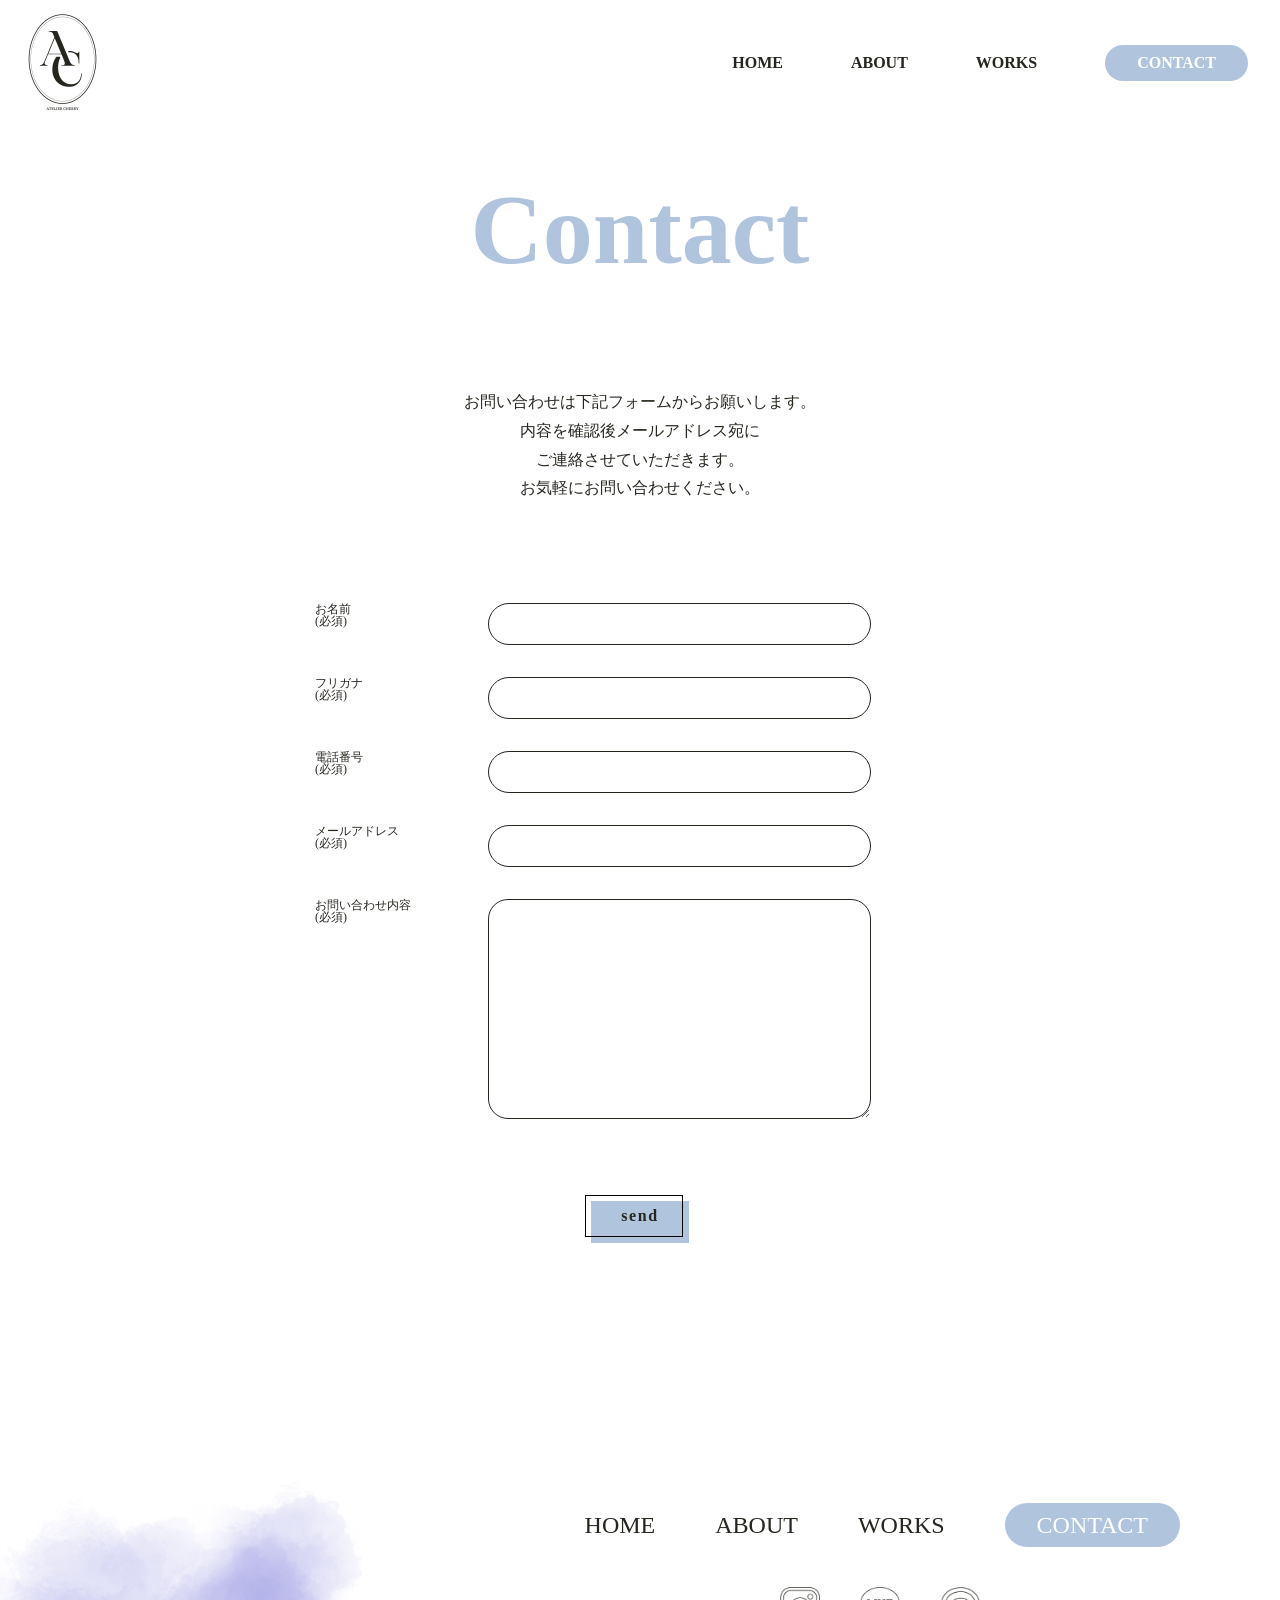
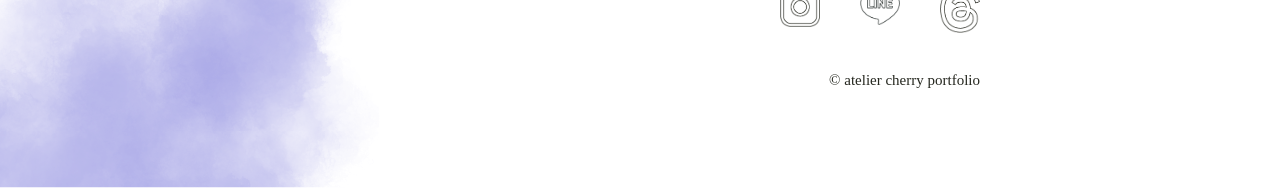
==== contact.html @ acd3f816 "修正しました。" ====
<!DOCTYPE html>
<html lang="ja">

<head>
    <meta charset="UTF-8">
    <meta name="viewport" content="width=device-width, initial-scale=1.0">
    <title>atelier cherry portfolio by Madok</title>
    <script src="https://ajax.googleapis.com/ajax/libs/jquery/3.7.1/jquery.min.js"></script>
    <link rel="stylesheet" href="css/style.css">
    <script src="JS/script.js" defer></script>
</head>

<body>
    <!-- ヘッダー -->
    <header>
        <div class="header">
            <h1><a href="index.html">
                    <img src="image/logo.png" alt="atelier cherry portfolio by Madoka" class="logo"></a>
            </h1>
            <nav class="pc-nav">
                <ul>
                    <li><a href="index.html">HOME</a></li>
                    <li><a href="index.html#ABOUT">ABOUT</a></li>
                    <li><a href="worklist.html">WORKS</a></li>
                    <li><a href="contact.html" class="contact-btn">CONTACT</a></li>
                </ul>
            </nav>

            <!-- スマホ版 -->
            <div class="hamburger"><span></span></div>
            <nav class="sp-nav">
                <a href="index.html">
                    <img src="image/logo2.png" alt="atelier cherry portfolio by Madoka" class="ul_logo">
                </a>
                <div class="ul_logo_wrap">
                    <ul>
                        <li><a href="#top">HOME</a></li>
                        <li><a href="#ABOUT">ABOUT</a></li>
                        <li><a href="worklist.html">WORKS</a></li>
                        <li><a href="contact.html">CONTACT</a></li>
                    </ul>
                    <div class="logo_wrap_hamburger">
                        <div class="instagram_logo_hamburger"><a href="https://www.instagram.com/atelier.cherry58/"><img
                                    src="image/instagram.png" alt="Instagramのアイコン"></a></div>
                        <div class="line_logo_hamburger"><a href="#"><img src="image/line.png" alt="ラインのアイコン"></a>
                        </div>
                        <div class="threads_ligo_hamburgar"><a href="https://www.threads.com/@atelier.cherry58"><img
                                    src="image/threas.png" alt="スレッズのアイコン"></a></div>

                    </div>
                </div>
            </nav>
    </header>

    <section class="contact2 fadein">
        <div class="contact-inner">
            <h2 class="contact-title">Contact</h2>

            <p class="contact-lead2">お問い合わせは下記フォームから<br class="sp-br">お願いします。<br>
                内容を確認後メールアドレス宛に<br>
                ご連絡させていただきます。<br>
                お気軽にお問い合わせください。
            </p>

            <form
                action="https://docs.google.com/forms/d/e/1FAIpQLScV2-upewz986JjZnvGgd88PSm7EV4QCcUxuNt22pCFbXka-A/viewform?usp=dialog"
                method="post" class="contact-form">
                <dl>
                    <div class="form-row">
                        <dt>お名前 <div class="required">(必須)</div>
                        </dt>
                        <dd><input type="text" name="name" required></dd>
                    </div>

                    <div class="form-row">
                        <dt>フリガナ <div class="required">(必須)</div>
                        </dt>
                        <dd><input type="text" name="kana" required></dd>
                    </div>

                    <div class="form-row">
                        <dt>電話番号 <div class="required">(必須)</div>
                        </dt>
                        <dd><input type="telephone_number" name="tel" required></dd>
                    </div>

                    <div class="form-row">
                        <dt>メールアドレス <div class="required">(必須)</div>
                        </dt>
                        <dd><input type="mail" name="mail" required></dd>
                    </div>

                    <div class="form-row">
                        <dt>お問い合わせ内容 <div class="required">(必須)</div>
                        </dt>
                        <dd><textarea name="message" rows="8" required></textarea></dd>
                    </div>
                </dl>

                <div class="form-btn-wrap">
                    <a href="#" class="btn btn-border-shadow btn-border-shadow--color">send</a>
                </div>
            </form>
        </div>
    </section>

    <footer class="footer fade-bg">
        <div class="footer-wrap">
            <nav class="footer-nav">
                <ul>
                    <li><a href="index.html">HOME</a></li>
                    <li><a href="#ABOUT">ABOUT</a></li>
                    <li><a href="worklist.html">WORKS</a></li>
                    <li><a href="contact.html" class="contact-btn">CONTACT</a></li>
                </ul>
            </nav>

            <div class="footer-logo-wrap">
                <div class="instagram_logo"><a href="https://www.instagram.com/atelier.cherry58/"><img
                            src="image/instagram.png" alt="Instagramのアイコン"></a></div>
                <div class="line_logo"><a href="#"><img src="image/line.png" alt="ラインのアイコン"></a>
                </div>
                <div class="threads_ligo"><a href="https://www.threads.com/@atelier.cherry58"><img
                            src="image/threas.png" alt="スレッずのアイコン"></a></div>
            </div>

            <div class="footer-copy">
                <small class="footer-copy">&copy; atelier cherry portfolio</small>
            </div>
        </div>
    </footer>

    <script src="js/script.js"></script>

</body>
---- css/style.css ----
@charset "utf-8";

/* リセット */
html,
body,
header,
footer,
main,
section,
h1,
h2,
h3,
ul,
li,
p,
dl,
dt,
dd {
    margin: 0;
    padding: 0;
    line-height: 1;
    color: #25271f;
    font-family: 'HannariMincho', 'IPA明朝', serif; /* フォントファイル名（HannariMincho）と代替フォント */;
    font-feature-settings: "palt";
}

a {
    /*下線を消す*/
    text-decoration: none;
    /*色を消す*/
    color: inherit;
    transition: 0.3s;
    cursor: pointer;
}

a:hover {
    opacity: 0.7;
}

img {
    max-width: 100%;
    vertical-align: bottom;
}

ul {
    /*左の「・」を消す*/
    list-style: none;
}

/* ヘッダー */
.header{
    display: flex;
    justify-content: space-between;
    align-items: center;
    /* padding: 10px; */
    position: fixed;
    top: 0;
    left: 0;
    width: 100%;
    z-index: 999;
    background-color: #fff;
}

.logo{
    width: 125px;
}

.sp-logo{
    display: none;
}

.pc-nav ul{
    display: flex;
    align-items: center;
    gap: 20px;
}

.pc-nav ul li a {
    font-size: 16px;
    text-align: center;
    font-weight: bold;
    text-decoration: none;
    margin-right: 48px;
}


.pc-nav ul li:last-child a {
    margin-right: 32px;
}

.contact-btn {
    display: inline-flex;
    justify-content: center;
    border-radius: 30px;
    background-color: #b0c4de;
    color: #fff;
    padding: 10px 32px;
    align-items: center;
    line-height: 1;
}
/* メインビジュアル */
.fv-section{
    max-width: 1200px;
    margin: 0 auto;
}

picture {
    margin-top: 200px;
}

.hamburger {
    display: none;
}

.sp-nav {
    display: none;
}

/* スクロールバー */
.scroll-prompt {
    text-align: center;
}

.scroll-text {
    font-size: 20px;
    letter-spacing: 0.05em;
    position: relative;
    padding-bottom: 15px;
}

.scroll-text::after {
    content: "";
    position: absolute;
    top: 100%;
    left: 50%;
    transform: translateX(-50%);
    width: 1px;
    height: 90px;
    background-color: #25271f;
    opacity: 0.6;
    animation: scrolllineanim 2s ease-in-out infinite;
}

@keyframes scrolllineanim {
    0% {
        height: 0;
        opacity: 0;
    }

    50% {
        height: 90px;
        opacity: 0.6;
    }

    100% {
        height: 90px;
        opacity: 0;
    }
}

/* コンセプト */
.concent-section{
    position: relative;
}

.concept-wrap::before {
    content: "";
    position: absolute;
    background-image: url("../image/background1.png");
    background-size: contain;
    background-repeat: no-repeat;
    background-position: right;
    width: 100%;
    max-width: 1200px;
    height: 780px;
    top: 40%;
    right: 0;
    transform: translateX(0%);
    z-index: -1;
    opacity: 0.8;
}

.concept-wrap {
    display: flex;
    align-items: flex-start;
    gap: 60px;
    max-width: 1200px;
    margin: 0 auto;
    /* position: relative; */
    margin-top: 150px;
}

.concept-title {
    writing-mode: sideways-rl;
    font-size: 80px;
    color: #b0c4de;
    margin-left: 50px;
    /* position: absolute; */
}

.concept-text{
    position: relative;
    z-index: 1;
    /* margin: 0 auto; */
    margin-left: 150px;
}

.concept-text1 {
    font-size: 50px;
    margin-bottom: 10px;
    line-height: 1.7;
    margin-top: 150px;
}


.concept-text2 {
    line-height: 2;
    font-size: 17px;
    margin-left: 20px;
    margin-top: 20px;
}

.sp-br {
    display: none;
}

/* about */
.about-title{
    writing-mode: sideways-rl;
    font-size: 80px;
    color: #b0c4de;
    margin-top: 150px;
    margin-left: 60px;
}

.about-wrap {
    display: flex;
    align-items: flex-start;
    gap: 60px;
    max-width: 1200px;
    margin: 0 auto;
    /* padding: 0 40px; */
    margin-top: 150px;
    position: relative;
    margin-bottom: 30px;
}

.about-img {
    margin-top: 300px;
    max-width: 100%;
    margin-left: 100px;
}

.about-text {
    flex: 1;
}

.about-name {
    font-size: 52px;
    margin-bottom: 5px;
    margin-top: 350px;
}

.about-job {
    font-size: 18px;
    margin-bottom: 50px;
}

.about-desc {
    font-size: 16px;
    line-height: 2;
    margin-bottom: 30px;
}

.about-tools-title {
    font-size: 14px;
    background-color: #b0c4de;
    color: #fff;
    border-radius: 30px;
    padding: 6px 18px;
    margin-bottom: 5px;
    display: inline-block;
}

.about-tools {
    font-size: 16px;
    line-height: 2;
    margin-bottom: 10px;
}

/* サービス */
.about-background {
    position: relative;
}

.about-background::before{
    content: "";
    position: absolute;
    inset: 0;
    background-image: url("../image/background2.png");
    background-size: cover;
    background-repeat: no-repeat;
    background-position: center top;
    opacity: 0.7;
    z-index: -1;
}

.service-wrap {
    max-width: 1200px;
    margin: 0 auto;
    padding: 0 40px;
    margin-top: 40px;
}

.service-box {
    display: flex;
    gap: 30px;
    margin-bottom: 50px;
    align-items: center;
}

/* サービスタイトル */
.service-title {
    font-size: 38px;
    margin-left: 160px;
}

.service-line {
    flex: 1;
    height: 1px;
    border-top-style: solid;
    margin-top: 10px;
}

/* サービス一覧 */
.service-items {
    display: flex;
    flex-direction: column;
    gap: 70px;
}

.service-item {
    display: flex;
    align-items: flex-start;
    gap: 30px;
    margin-bottom: 30px;
    margin-top: 30px;
}

.service-content{
    display: flex;
    flex-direction: column;
    gap: 8px;
}

.service-item img {
    height: 49px;
    width: 52px;
    margin-left: 430px;
}

.service-subtitle {
    font-size: 35px;
    text-align: left;
}

.service-text {
    font-size: 17px;
    margin: 10px 30px;
    line-height: 1.8;
}

/* 流れ */
.frow-section{
    padding-bottom: 100px;
}

.frow-wrap {
    max-width: 1200px;
    margin: 0 auto;
    padding: 0 40px;
}

.frow-box {
    display: flex;
    align-items: center;
    gap: 30px;
    margin: 60px 0;
}

/* 流れタイトル */
.frow-title {
    font-size: 38px;
    margin-left: 160px;
}

.frow-jp {
    font-size: 24px;
}

.frow-line-pc {
    flex: 1;
    height: 1px;
    border-top-style: solid;
    margin-top: 10px;
}

.frow-line-sp {
    display: none;
}

/* 流れ一覧 */
.frow-items {
    display: flex;
    flex-direction: column;
    gap: 70px;
}

.frow-item {
    display: flex;
    align-items: flex-start;
    gap: 30px;
    margin-bottom: 20px;
    margin-top: 20px;
}

.frow-content{
    display: flex;
    flex-direction: column;
    gap: 8px;
}

.frow-icon {
    width: 40px;
    height: 32px;
    margin-left: 390px;
}

.frow-subtitle {
    font-size: 30px;
    text-align: left;
}

.frow-text {
    font-size: 20px;
    margin: 10px 30px;
    line-height: 1.8;
}

/* ワークス */
.works-section {
    padding: 100px 0;
}

.works-section::before{
    content: "";
    position: absolute;
    background-image: url("../image/background3.png");
    background-size: contain;
    background-repeat: no-repeat;
    width: 100%;
    height: 100%;
    z-index: -1;
    margin-top: 200px;
    top: 0;
    left: 0;
}

.works-title {
    font-size: 80px;
    color: #b0c4de;
    margin-bottom: 80px;
    text-align: center;
}

.works-wrap {
    max-width: 1200px;
    margin: 0 auto;
    padding: 0 40px;
    display: grid;
    grid-template-columns: repeat(2,1fr);
    gap: 60px 30px;
}

.works-item img {
    width: 100%;
}

.works-item{
    display: flex;
    flex-direction: column;
    gap: 20px;
}

.works-item img:hover{
    transform: translateY(-4px);
    transition: 0.3s ease;
    box-shadow: 0 6px 15px rgba(0, 0, 0, 0.15);
}

.works-label{
    display: flex;
    align-items: start;
    gap: 10px;
}

.works-label1 {
    font-size: 14px;
    padding: 5px 8px;
    display: inline-block;
    border: #b0c4de solid;
}

.works-text {
    font-size: 18px;
    margin-top: -5px;
    line-height: 1.8;
}

.works-btn-wrap {
    margin-top: 80px;
    text-align: center;
}

/* ワーク一覧 */
.works {
    padding: 80px 0;
    text-align: center;
}

.works-title1 {
    font-size: 100px;
    margin-top: 60px;
    color: #b0c4de;
    margin-bottom: 60px;
}

.works-filter {
    display: flex;
    justify-content: center;
    gap: 30px;
    margin-bottom: 60px;
}

.filter-btn {
    padding: 8px 30px;
    border-radius: 999px;
    border: 2px solid #b0c4de;
    background: #fff;
    cursor: pointer;
    font-size: 18px;
    font-family:'HannariMincho', 'IPA明朝', serif; /* フォントファイル名（HannariMincho）と代替フォント */;
}

.filter-btn.is-active {
    background-color: #b0c4de;
    color: #fff;
    border-color: transparent;
}

/* 作品一覧レイアウト */
.works-list {
    max-width: 1200px;
    margin: 0 auto;
    display: grid;
    grid-template-columns: repeat(2,minmax(0,1fr));
    gap: 80px 60px;
    padding: 0 20px;
}


.work-item{
    display: flex;
    justify-content: flex-start;
}

.work-inner img {
    width: 100%;
    display: block;
    margin-bottom: 12px;
}

.work-inner {
    width: 90%;
    margin: 0 auto;
    text-align: left;
}

.work-tag{
    display: inline-block;
    font-size: 14px;
    border: 1px solid #b0c4de;
    padding: 3px 8px;
    color: #25271f;
    margin-bottom: 6px;
}

.work-title{
    font-size: 18px;
    color: #25271f;
    line-height: 1.6;
    display: inline-block;
    margin-top: 4px;
}

.work-title1{
    font-size: 18px;
    color: #25271f;
    line-height: 1.6;
    display: inline-block;
    margin-top: 4px;
    margin-left: 105px;
}

.is-hide {
    display: none;
}

.work-item img:hover{
    transform: translateY(-4px);
    transition: 0.3s ease;
    box-shadow: 0 6px 15px rgba(0, 0, 0, 0.15);
}



/* SVGボタン */
*,
*:before,
*:after {
    -webkit-box-sizing: inherit;
    box-sizing: inherit;
}

html {
    -webkit-box-sizing: border-box;
    box-sizing: border-box;
    font-size: 62.5%;
}

/* 背景用*/
.btn,
a.btn,
button.btn {
    font-size: 1.6rem;
    font-weight: 700;
    line-height: 1.5;
    position: relative;
    display: inline-block;
    padding: 1rem 4rem;
    cursor: pointer;
    -webkit-user-select: none;
    -moz-user-select: none;
    -ms-user-select: none;
    user-select: none;
    -webkit-transition: all 0.3s;
    transition: all 0.3s;
    text-align: center;
    vertical-align: middle;
    text-decoration: none;
    letter-spacing: 0.1em;
    color: #25271f;
    border-radius: 0.5rem;
}

a.btn-border-shadow {
    padding: calc(1.5rem - 12px) 3rem 1.5rem;
    background: #fff;
}

a.btn-border-shadow:before {
    position: absolute;
    top: -6px;
    left: -6px;

    width: 100%;
    height: 100%;

    content: "";
    -webkit-transition: all 0.3s ease;
    transition: all 0.3s ease;

    border: 1px solid #000;
    border-radius: 0.5rem;
}

a.btn-border-shadow:hover {
    padding: calc(1.5rem - 6px) 3rem;
}

a.btn-border-shadow:hover:before {
    top: 0;
    left: 0;
}

a.btn-border-shadow--color {
    border-radius: 0;
    background: #b0c4de;
}

a.btn-border-shadow--color:before {
    border-radius: 0;
}


/* コンタクト */
.contact-section {
    position: relative;
    padding: 100px 0 50px;
    overflow: hidden;
    text-align: center;
    margin: 0 auto;
}

.contact-section::before {
    content: "";
    position: absolute;
    inset: 0;
    background-image: url("../image/background4.png");
    background-repeat: no-repeat;
    background-position: right;
    background-size: contain;
    opacity: 0.6;
    z-index: -1;
}

.contact-wrap {
    max-width: 1200px;
    margin: 0 auto;
    padding: 0 40px;
}

.contact-title {
    font-size: 80px;
    color: #b0c4de;
    padding-bottom: 8px;
    margin-bottom: 80px;
}

.contact-lead {
    font-size: 16px;
    line-height: 2;
}

.contact-btn-wrap {
    margin-top: 60px;
}

/* フッター */
.footer {
    padding: 180px 0 100px;
    background-image: url("../image/footer.png");
    background-repeat: no-repeat;
    background-position: left bottom;
    background-size: inherit;
}

.footer-wrap {
    max-width: 100%;
} 

.footer-nav {
    padding-right: 100px;
}

.footer-nav ul{
    display: flex;
    justify-content: flex-end;
    gap: 60px;
    font-size: 24px;
    align-items: center;
}

.footer-logo-wrap{
    padding-right: 300px;
    gap: 40px;
    display: flex;
    justify-content: flex-end;
    margin-top: 40px;
}

.instagram_logo img{
    width: 40px;
}

.line_logo img{
    width: 40px;
}

.threads_ligo img{
    width: 40px;
}

.footer-copy {
    font-size: 15px;
    margin-top: 40px;
    align-self: center;
    text-align: right;
    padding-right: 150px;
}

/* コンタクトページ */
.contact2 {
    padding: 80px 20px;
    margin-top: 100px;
    background: url(../pc版PNG/問い合わせ背景.png);
    background-repeat: no-repeat;
    background-size: contain;
    background-position: center;
    z-index: -1;

}

.contact-inner {
    max-width: 1200px;
    margin: 0 auto;
    text-align: center;
}

.contact-title {
    font-size: 100px;
    margin-bottom: 100px;
    color: #b0c4de;
}

.contact-lead2 {
    font-size: 16px;
    line-height: 1.8;
    margin-bottom: 100px;
}

.contact-form {
    max-width: 650px;
    margin: 0 auto;
    text-align: left;
}

.contact-form dl {
    margin: 0 auto;
}

.form-row {
    display: flex;
    flex-wrap: wrap;
    gap: 10px;
    margin-bottom: 32px;
}

.form-row dt {
    width: 25%;
    font-size: 12px;
    text-align: left;
    /* display: flex;
    align-items: center; */
}

.form-row dd {
    width: calc(75% - 16%);
}

.required {
    font-size: 12px;
    color: #25271f;
}

.contact-form input,
.contact-form textarea {
    width: 100%;
    padding: 12px 16px;
    border-radius: 25px;
    border: 1px solid #25271f;
    font-size: 14px;
    box-sizing: border-box;
}

.contact-form textarea {
    border-radius: 20px;
    min-height: 220px;
    resize: vertical;
}

/* 送信ボタン */
.form-btn-wrap {
    margin-top: 80px;
    width: 100%;
    display: flex;
    justify-content: center;
}

.form-btn-pc {
    position: relative;
    display: inline-block;
    padding: 15px 40px;
    font-size: 20px;
    color: #25271f;
    text-decoration: none;
    margin: 0 auto;
    text-align: center;

}

.form-btn-pc svg {
    position: absolute;
    top: 0;
    left: 0;
    width: 100%;
    height: 100%;
}

.form-btn-pc rect {
    fill: none;
    stroke: #b0c4de;
    stroke-width: 3;
    stroke-dasharray: 520; 
    stroke-dashoffset: 520;
    transition: 0.5s ease;
}

/* ホバーすると線が描かれていく */
.form-btn-pc:hover rect {
    stroke-dashoffset: 1;
}

/* 制作物詳細 */
.detail-tg{
    background-image: url("../image/works1.png");
    background-repeat: no-repeat;
    background-size: contain;
    background-position: left;
    min-height: 300px;
}

/* 制作物がサイトのもの */
.full-mockup {
    display: flex;
    justify-content: center;
    margin: 0 auto;
    max-width: 1000px;
    gap: 40px;
    margin-top: 60px;
}

.pc{
    max-width: 60%;
}

.pc img {
    max-width: 70%;
    vertical-align: bottom;
    border: none;

}

.sp {
    max-width:  20%;
}

.sp img {
    max-width: 75%;
    vertical-align: bottom;
    border: none;
}


/* スクロール不要な制作物 */
.work-detail-visual {
    padding: 40px 40px 30px;
    text-align: center;
    margin-bottom: 40px;
}

.work-detail-visual img{
    width: 80%;
    max-width: 900px;
    display: inline-block;
}

.work-detail-heading{
    text-align: center;
    font-size: 32px;
    line-height: 2;
    margin: 100px auto 60px;
    letter-spacing: 0.09em;
}

.work-detail-table {
    width: 80%;
    margin: 0 auto ;
    border-collapse: collapse;
    font-size: 16px;
    line-height: 2;
}

.work-detail-table tr:first-child th,
.work-detail-table tr:first-child td {
    border-top: 1px solid #25271f;
}

.work-detail-table th,
.work-detail-table td{
    padding: 20px 10px;
    border-bottom: 1px solid #25271f;
}

.work-detail-table th {
    width: 24%;
    text-align: left;
    font-size: 16px;
}

.work-detail-table td {
    font-size: 14px;
}


/* レスポンシブ対応 */
@media screen and (max-width:1100px) {
    /* .header{
        z-index: -1;
    } */
    .logo{
        width: 85px;
        margin: 10px;
    }

    .pc-nav {
        display: none;
    }

    /* ヘッダー */
    .hamburger{
        display: block;
        height: 33px;
        cursor: pointer;
        z-index: 10001;
        position: fixed;
        right: 30px;
        top: 32px;
    }

    .logo_hamburger {
        width: 46px;
        top: 30px;
        left: 30px;
        position: absolute;
    }

    .logo_hamburger img {
        top: 0;
    }

    .hamburger span {
        display: block;
        width: 34px;
        /* height: 2px; */
        background-color: #b0c4de;
        position: relative;
        top: 10px;
    }

    .hamburger span::before,
    .hamburger span::after{
        content: '';
        display: block;
        width: 34px;
        height: 2px;
        background: #b0c4de;
        position: absolute;
    }

    .hamburger span::before {
        bottom: 5px;
    }

    .hamburger span::after{
        top: 5px;
    }

    .open span {
        background: transparent;
    }

    .hamburger.open span::before,
    .hamburger.open span::after {
        background: #fff;   /* ← ここで白に */
    }
    
    .open span::before{
        bottom: 0px;
        transform: rotate(45deg);
        /* background-color: #fff;
        z-index: 1003; */
    }

    .open span::after{
        top: 0px;
        transform: rotate(135deg);
    }
    
    .sp-nav {
        position: fixed;
        top: 0;
        left: 0;
        height: 100vh;
        width: 100%;
        background: #b0c4de;
        z-index: 1000;
    }

    .ul_logo_wrap {
        justify-content: center;
        display: flex;
        flex-direction: column;
        margin-top: 50px;
    }

    .ul_logo {
        width: 85px;
        margin: 10px;
    }

    .sp-nav ul{
        flex-direction: column;
    }

    .sp-nav ul li a {
        color: #fff;
        text-align: center;
        padding: 40px 0;
        display: block;
        font-family: 'HannariMincho', 'IPA明朝', serif; /* フォントファイル名（HannariMincho）と代替フォント */;
        font-size: 20px;
    }

    .logo_wrap_hamburger{
        display: flex;
        margin: 0 auto;
        gap: 20px;
        justify-content: space-between;
        padding-top: 40px;
    }

    .instagram_logo_hamburger img{
        width: 35px;
    }

    .line_logo_hamburger img{
        width: 35px;
    }

    .threads_ligo_hamburgar img{
        width: 35px;
    }

}


@media screen and (max-width:767px) {
    /* ファーストビュー */

    .scroll-prompt {
        display: none;
    }

    /* コンセプト */
    .concent-section{
        padding: 0;
    }

    .concept-wrap {
        max-width: 100%;
        width: 100%;
        margin: 80px 0 0;
        flex-direction: column;
        /* align-items: center; */
        gap: 24px;
        padding: 0;
    }

    .concept-title{
        font-size: 48px;
        margin-top: 25px;
    }

    .concept-text1 {
        max-width: 100%;
        /* position: static; */
        margin: 0 ;
        font-size: 32px;
        letter-spacing: 0.2em;
        text-align: left;
    }

    .concept-text2 {
        font-size: 16px;
    }

    .pc-br {
        display: none;
    }

    .sp-br {
        display: block;
    }

    .concept-text {
        margin: 0;
        padding: 10px;
        margin: 0 auto;
        margin-top: 10px;
    }

   /* 🎨 背景に水彩を配置（背景用pngを使う） */
    .concent-section::after {
    content: "";
    position: absolute;
    bottom: 0;
    right: 0;
    width: 180px;
    height: 180px;
    background: url("../image/background1.png") no-repeat;
    background-size: contain;
    opacity: 0.35;
    pointer-events: none;    /* クリックやスクロールに干渉しない */
    }

    /* 自己紹介 */
    .about-wrap {
        max-width: 100%;
        margin: 0;
        display: block;
    }
    .about-title {
        font-size: 48px;
    }

    .about-img {
        max-width: 80%;
        margin: 0 auto;
        margin: 20px;
        padding: 20px;
    }

    .about-name {
        margin: 0;
        padding: 10px 15px;
        font-size: 48px;
    }

    .about-job {
        margin-bottom: 30px;
        padding: 10px 15px;
    }

    .about-desc {
        padding:10px 15px;
        font-size: 15px;
    }

    .about-tools-title {
        margin-left: 15px;
    }

    /* サービス */
    .about-tools {
        font-size: 15px;
        padding: 10px 15px;
    }

    .service-wrap {
        max-width: 100%;
        padding: 0;
    }

    .service-box {
        gap: 15px;
        margin-bottom: 20px;
    }

    .service-title {
        margin: 0;
        padding-left: 15px;
    }

    .service-line {
        width: 100%;
        margin-right: 10px;
    }

    .service-item {
        margin: 15px 0;
    }

    .service-item img {
        margin: 10px;
        height: 40px;
        width: 40px;
    }

    .service-subtitle {
        font-size: 30px;
    }

    .service-text {
        font-size: 14px;
        margin: 10px ;
    }

    /* サービスの流れ */
    .frow-section {
        padding-bottom: 30px;
    }

    .frow-wrap {
        max-width: 100%;
        margin: 0;
        padding-left: 15px;
    }

    .frow-head{
        display: block;
    }

    .frow-box {
        margin: 20px 0;
        display: flex;
        gap: 10px;
    }

    .frow-title {
        margin: 0;
    }

    .frow-jp {
        font-size: 16px;
        margin-top: 5px;
    }

    .frow-items{
        margin: 10px 0;
    }

    .frow-item {
        gap: 15px;
        margin: 0;
    }

    .frow-icon {
        width: 30px;
        height: 30px;
        margin: 10px;
    }

    .frow-content {
        margin: 10px;
    }

    .frow-subtitle {
        font-size: 20px;
    }

    .frow-text {
        font-size: 12px;
        margin: 0;
    }

    .frow-line-pc {
        display: flex;
    }

    /* ワークス */
    .works-section {
        padding: 50px 5px;
    }

    .works-title {
        font-size: 48px;
        margin-bottom: 40px;
    }

    .works-wrap {
        max-width: 100%;
        display: block;
    }

    .works-item{
        gap: 10px;
        margin-bottom: 15px;
    }


    .works-item img {
        max-width: 100%;
    }

    .works-label{
        display: block;
    }
    .works-label1 {
        font-size: 12px;
        padding: 5px;
        border: #b0c4de solid 1px;
    }

    .works-text {
        font-size: 14px;
        display: block;
        margin-top: 5px;
    }

    .works-btn-wrap {
        margin-top: 50px;
    }

    .svg-btn-pc {
        border: outset #b0c4de;
    }

    /* コンタクト */
    .contact-wrap{
        max-width: 100%;
        padding: 10px;
    }

    .contact-title {
        font-size: 48px;
        margin-bottom: 50px;
    }

    .contact-lead {
        font-size: 14px;
    }

    /* フッター */
    .footer {
        padding: 150px 0 100px;
    }
    .footer-wrap{
        margin-bottom: 100px;
    }
    .footer-nav{
        padding: 0;
    }

    .footer-nav ul {
        display: flex;
        flex-direction: column;
    }

    .footer-logo-wrap {
        padding: 0;
        justify-content: center;
        gap: 35px;
        margin-top: 100px;
    }

    .footer-copy {
        font-size: 12px;
        text-align: center;
        padding: 0;
        margin-top: 60px;
    }

    /* フッターナビボタン */
    .contact-btn-sp {
        display: inline-block;
        padding: 10px 40px;
        border-radius: 999px;
        background-color: #b0c4de;
        color: #fff;
        text-align: center;
        letter-spacing: 0.15em;
    }




    /* ワーク一覧 */
    .works {
        padding: 0;
    }

    .works-title1 {
        font-size: 48px;
        margin: 50px;
        margin-top: 150px;
    }

    .works-filter {
        gap: 15px;
        max-width: 100%;
        margin-bottom: 45px;
    }

    .filter-btn {
        max-width: 100%;
        font-size: 10px;
        padding: 8px 15px;
    }

    .works-list {
        max-width: 100%;
        display: block;
    }

    .work-item {
        margin-bottom: 25px;
    }

    .work-tag {
        font-size: 12px;
    }

    .work-title {
        font-size: 14px;
        display: block;
    }

    .work-title1{
        font-size: 14px;
        margin: 0;
    }

    /* ワーク詳細 */
    .work-detail-visual {
        padding: 0;
        max-width: 100%;
        margin-bottom: 20px;
    }

    .work-detail-heading {
        font-size: 18px;
        margin: 50px auto 30px;
    }

    .work-detail-table th {
        font-size: 12px;
    }

    .work-detail-table td {
        font-size: 14px;
    }

    .full-mockup {
        max-width: 100%;
        gap: 15px;
        margin-top: 40px;
        padding: 10px;
    }
    
    /* お問い合せ */
    .contact-inner {
        max-width: 100%;
    }

    .contact-lead2 {
        font-size: 12px;
        margin-bottom: 50px;
    }
    .contact-form {
        max-width: 100%;
    }

    .contact-form input,
    .contact-form textarea {
        font-size: 16px;
    }

    .form-row {
        display: block;
    }

    .form-row dt {
        display: flex;
        gap: 10px;
        width: auto;
        margin-bottom: 10px;
        font-size: 14px;
    }
    
    .form-row dd{
        width: calc(100%);
    }

    .form-btn-wrap {
        margin-top: 40px;
    }

    .form-btn-pc {
        border: outset #b0c4de;
    }

    .contact-form textarea{
        min-height: auto;
    }
}



/* アニメーション */
.fadein {
    opacity: 0;
    transform: translateY(30px);
    transition: opacity 1.6s ease-out,transform 1.6s ease-out;
}

.fadein.show{
    opacity: 1;
    transform: translateY(0);
}

/* フッターアニメーション */
.fade-bg {
    opacity: 0;
    transform: translateY(30px);
    transition: opacity 1.8s ease, transform 1.2s ease;
}

.fade-bg.show{
    opacity: 1;
    transform: translateY(0);
}
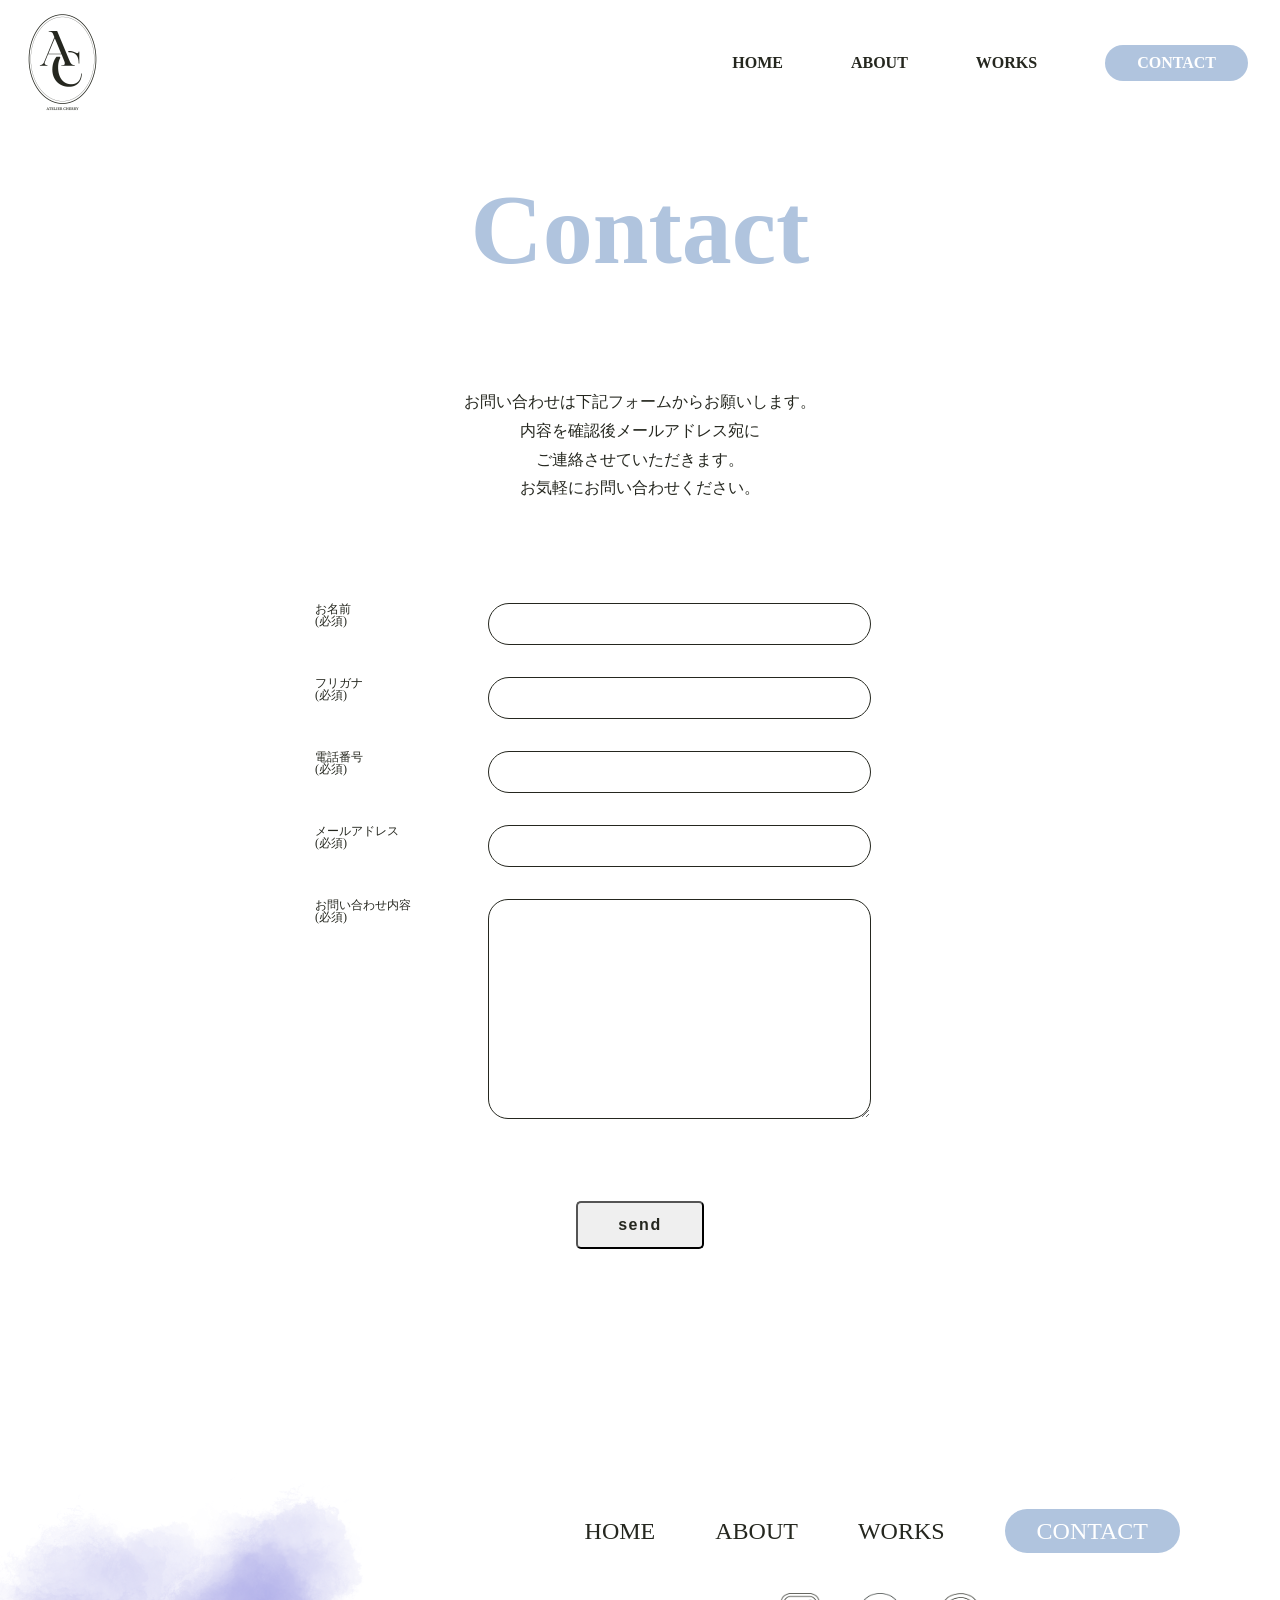
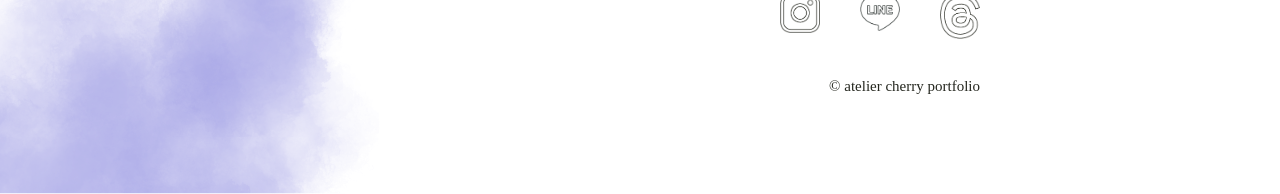
==== commit 59ec94aa: "修正しました" ====
--- a/contact.html
+++ b/contact.html
@@ -14,9 +14,9 @@
     <!-- ヘッダー -->
     <header>
         <div class="header">
-            <h1><a href="index.html">
+            <div><a href="index.html">
                     <img src="image/logo.png" alt="atelier cherry portfolio by Madoka" class="logo"></a>
-            </h1>
+            </div>
             <nav class="pc-nav">
                 <ul>
                     <li><a href="index.html">HOME</a></li>
@@ -54,7 +54,7 @@
 
     <section class="contact2 fadein">
         <div class="contact-inner">
-            <h2 class="contact-title">Contact</h2>
+            <h1 class="contact-title">Contact</h1>
 
             <p class="contact-lead2">お問い合わせは下記フォームから<br class="sp-br">お願いします。<br>
                 内容を確認後メールアドレス宛に<br>
@@ -63,42 +63,42 @@
             </p>
 
             <form
-                action="https://docs.google.com/forms/d/e/1FAIpQLScV2-upewz986JjZnvGgd88PSm7EV4QCcUxuNt22pCFbXka-A/viewform?usp=dialog"
+                action="https://docs.google.com/forms/d/e/1FAIpQLScV2-upewz986JjZnvGgd88PSm7EV4QCcUxuNt22pCFbXka-A/formResponse"
                 method="post" class="contact-form">
                 <dl>
                     <div class="form-row">
                         <dt>お名前 <div class="required">(必須)</div>
                         </dt>
-                        <dd><input type="text" name="name" required></dd>
+                        <dd><input type="text" name="entry.1634057896" required></dd>
                     </div>
 
                     <div class="form-row">
                         <dt>フリガナ <div class="required">(必須)</div>
                         </dt>
-                        <dd><input type="text" name="kana" required></dd>
+                        <dd><input type="text" name="entry.301487960" required></dd>
                     </div>
 
                     <div class="form-row">
                         <dt>電話番号 <div class="required">(必須)</div>
                         </dt>
-                        <dd><input type="telephone_number" name="tel" required></dd>
+                        <dd><input type="text" name="entry.835749959" required></dd>
                     </div>
 
                     <div class="form-row">
                         <dt>メールアドレス <div class="required">(必須)</div>
                         </dt>
-                        <dd><input type="mail" name="mail" required></dd>
+                        <dd><input type="mail" name="entry.829741424" required></dd>
                     </div>
 
                     <div class="form-row">
                         <dt>お問い合わせ内容 <div class="required">(必須)</div>
                         </dt>
-                        <dd><textarea name="message" rows="8" required></textarea></dd>
+                        <dd><textarea name="entry.1188097163" rows="8" required></textarea></dd>
                     </div>
                 </dl>
 
                 <div class="form-btn-wrap">
-                    <a href="#" class="btn btn-border-shadow btn-border-shadow--color">send</a>
+                    <button type="submit" class="btn btn-border-shadow btn-border-shadow--color">send</button> 
                 </div>
             </form>
         </div>
--- a/css/style.css
+++ b/css/style.css
@@ -104,8 +104,9 @@
     margin: 0 auto;
 }
 
-picture {
-    margin-top: 200px;
+.fv {
+    margin-top: 150px;
+    text-align: center;
 }
 
 .hamburger {
@@ -509,6 +510,7 @@
     padding: 5px 8px;
     display: inline-block;
     border: #b0c4de solid;
+    white-space: nowrap;
 }
 
 .works-text {
@@ -1235,7 +1237,6 @@
     }
 
     .about-img {
-        max-width: 80%;
         margin: 0 auto;
         margin: 20px;
         padding: 20px;
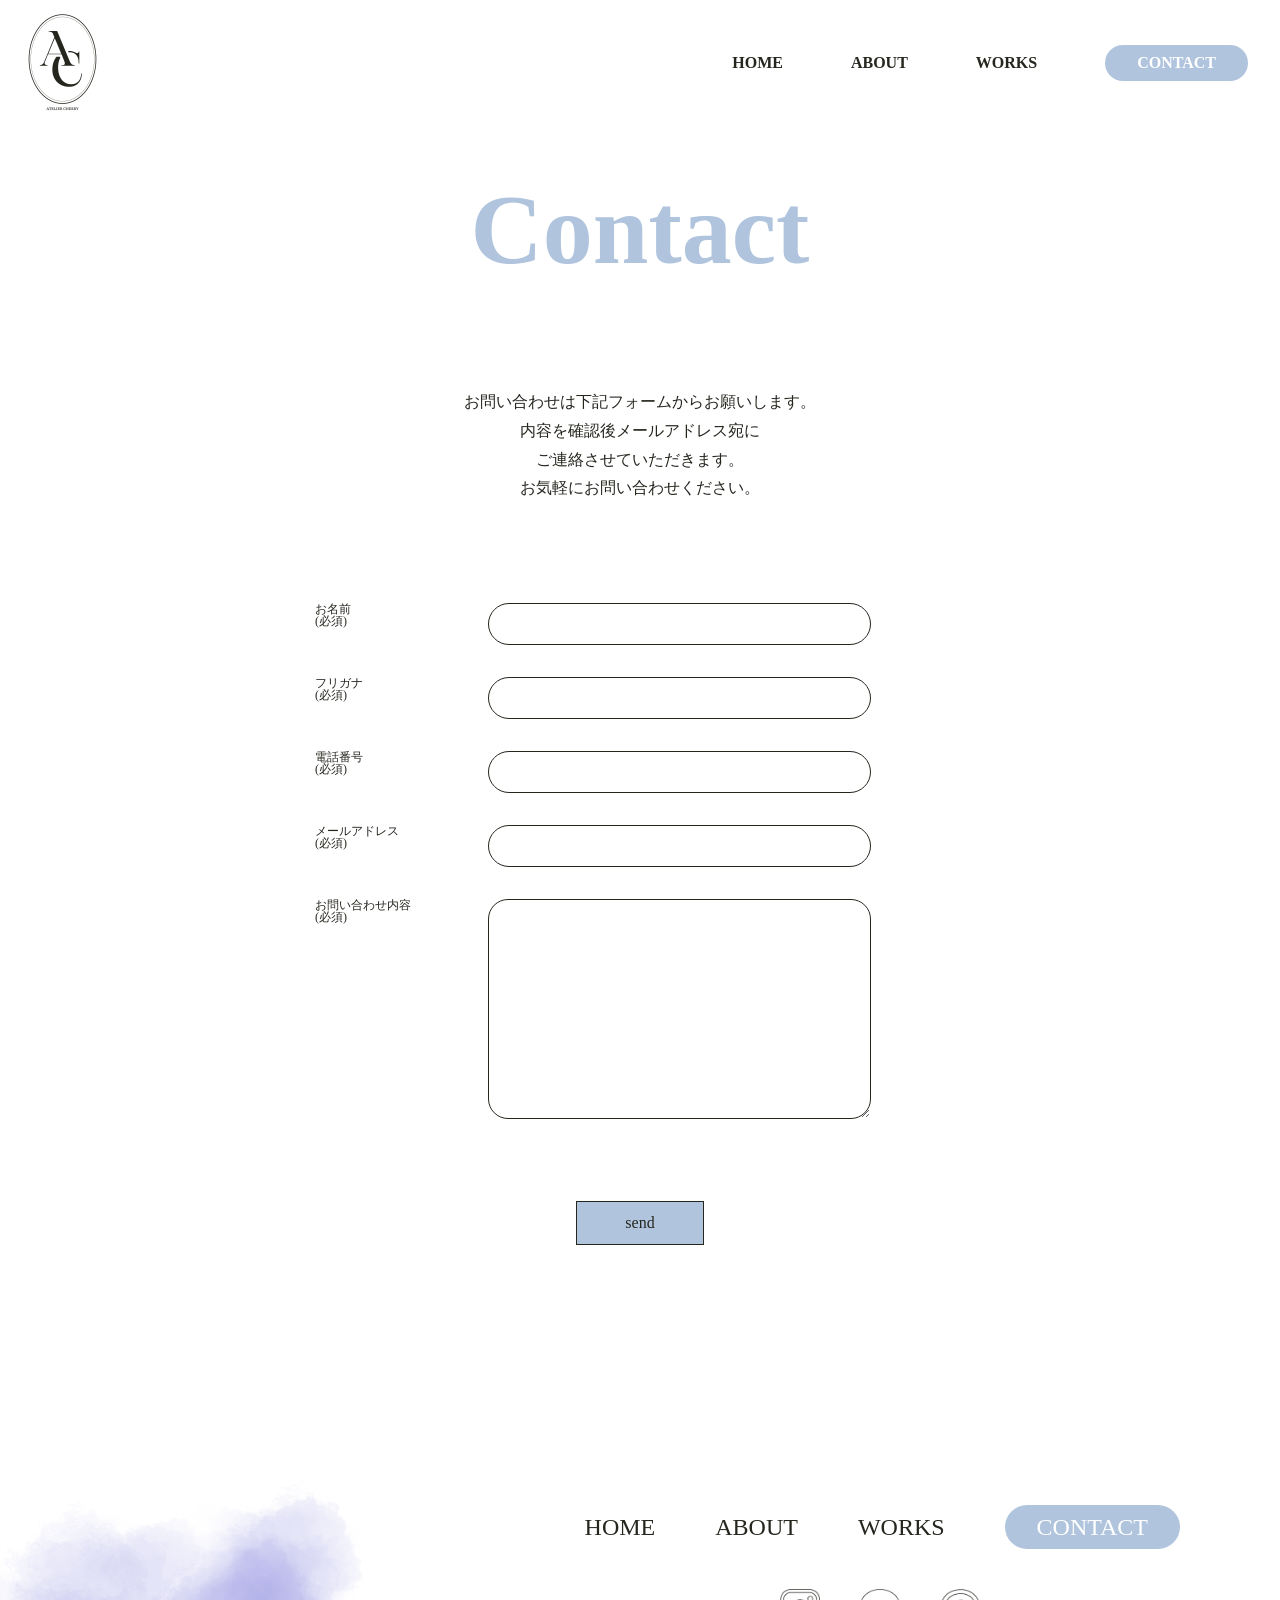
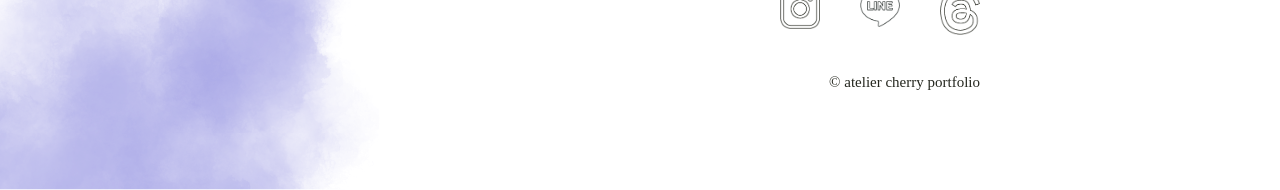
==== commit cb92f789: "あ" ====
--- a/contact.html
+++ b/contact.html
@@ -34,8 +34,8 @@
                 </a>
                 <div class="ul_logo_wrap">
                     <ul>
-                        <li><a href="#top">HOME</a></li>
-                        <li><a href="#ABOUT">ABOUT</a></li>
+                        <li><a href="index.html">HOME</a></li>
+                        <li><a href="index.html#ABOUT">ABOUT</a></li>
                         <li><a href="worklist.html">WORKS</a></li>
                         <li><a href="contact.html">CONTACT</a></li>
                     </ul>
@@ -98,7 +98,7 @@
                 </dl>
 
                 <div class="form-btn-wrap">
-                    <button type="submit" class="btn btn-border-shadow btn-border-shadow--color">send</button> 
+                    <input class="contact-submit" type="submit" value="send">
                 </div>
             </form>
         </div>
@@ -109,7 +109,7 @@
             <nav class="footer-nav">
                 <ul>
                     <li><a href="index.html">HOME</a></li>
-                    <li><a href="#ABOUT">ABOUT</a></li>
+                    <li><a href="index.html#ABOUT">ABOUT</a></li>
                     <li><a href="worklist.html">WORKS</a></li>
                     <li><a href="contact.html" class="contact-btn">CONTACT</a></li>
                 </ul>
--- a/css/style.css
+++ b/css/style.css
@@ -271,6 +271,7 @@
     font-size: 16px;
     line-height: 2;
     margin-bottom: 30px;
+    max-width: 100%;
 }
 
 .about-tools-title {
@@ -674,15 +675,12 @@
     position: absolute;
     top: -6px;
     left: -6px;
-
     width: 100%;
     height: 100%;
-
     content: "";
     -webkit-transition: all 0.3s ease;
     transition: all 0.3s ease;
-
-    border: 1px solid #000;
+    border: 1px solid #25271f;
     border-radius: 0.5rem;
 }
 
@@ -703,7 +701,6 @@
 a.btn-border-shadow--color:before {
     border-radius: 0;
 }
-
 
 /* コンタクト */
 .contact-section {
@@ -748,6 +745,7 @@
     margin-top: 60px;
 }
 
+
 /* フッター */
 .footer {
     padding: 180px 0 100px;
@@ -889,39 +887,24 @@
     justify-content: center;
 }
 
-.form-btn-pc {
+/* contactページの送信ボタン（click here風デザイン） */
+.contact-form .contact-submit {
+    display: inline-block;
+    width: auto;               
+    padding: 12px 48px;
+    font-size: 16px;
+    background: #b0c4de;       
+    color: #25271f;
+    border: 1px solid #25271f ; 
+    border-radius: 0;          
+    text-align: center;
+    cursor: pointer;
+    text-transform: lowercase;
     position: relative;
-    display: inline-block;
-    padding: 15px 40px;
-    font-size: 20px;
-    color: #25271f;
-    text-decoration: none;
-    margin: 0 auto;
-    text-align: center;
-
-}
-
-.form-btn-pc svg {
-    position: absolute;
-    top: 0;
-    left: 0;
-    width: 100%;
-    height: 100%;
-}
-
-.form-btn-pc rect {
-    fill: none;
-    stroke: #b0c4de;
-    stroke-width: 3;
-    stroke-dasharray: 520; 
-    stroke-dashoffset: 520;
-    transition: 0.5s ease;
-}
-
-/* ホバーすると線が描かれていく */
-.form-btn-pc:hover rect {
-    stroke-dashoffset: 1;
-}
+    font-family: 'HannariMincho', 'IPA明朝', serif;
+}
+
+
 
 /* 制作物詳細 */
 .detail-tg{
@@ -1164,6 +1147,11 @@
         display: none;
     }
 
+    .fv{
+        max-width: 100%;
+        display: block;
+        margin: 64px auto 0;
+    }
     /* コンセプト */
     .concent-section{
         padding: 0;
@@ -1228,8 +1216,8 @@
 
     /* 自己紹介 */
     .about-wrap {
-        max-width: 100%;
-        margin: 0;
+        max-width: 360px;
+        margin: 0 auto;
         display: block;
     }
     .about-title {
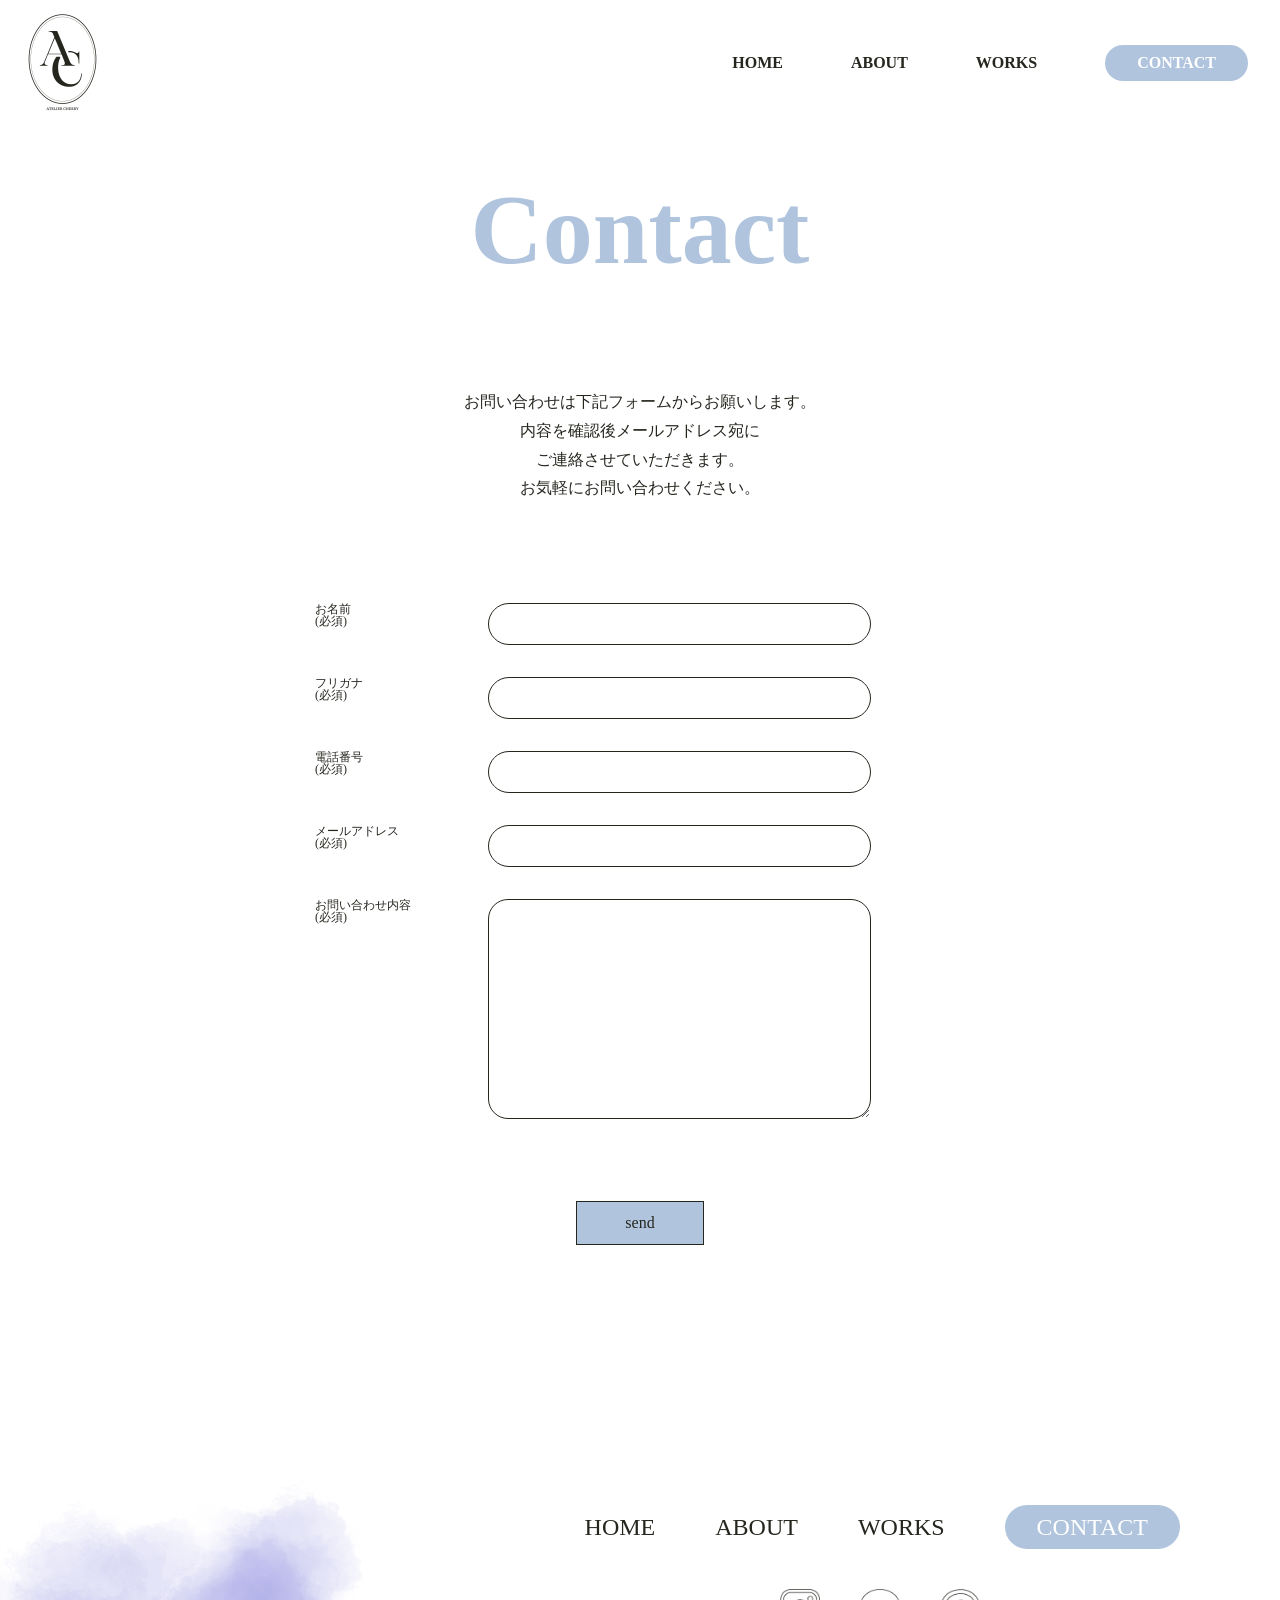
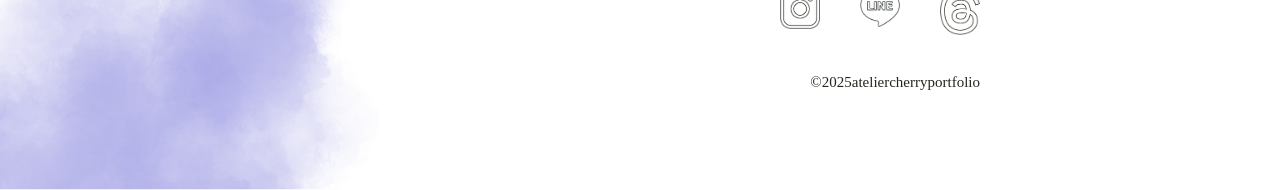
==== commit bd2ba722: "修正" ====
--- a/contact.html
+++ b/contact.html
@@ -116,16 +116,16 @@
             </nav>
 
             <div class="footer-logo-wrap">
-                <div class="instagram_logo"><a href="https://www.instagram.com/atelier.cherry58/"><img
+                <div class="instagram_logo"><a href="https://www.instagram.com/atelier.cherry58/" target="_blank"><img
                             src="image/instagram.png" alt="Instagramのアイコン"></a></div>
-                <div class="line_logo"><a href="#"><img src="image/line.png" alt="ラインのアイコン"></a>
+                <div class="line_logo"><a href="https://lin.ee/59D7wcf" target="_blank"><img src="image/line.png" alt="ラインのアイコン"></a>
                 </div>
-                <div class="threads_ligo"><a href="https://www.threads.com/@atelier.cherry58"><img
+                <div class="threads_ligo"><a href="https://www.threads.com/@atelier.cherry58" target="_blank"><img
                             src="image/threas.png" alt="スレッずのアイコン"></a></div>
             </div>
 
             <div class="footer-copy">
-                <small class="footer-copy">&copy; atelier cherry portfolio</small>
+                <small class="footer-copy">&copy;2025ateliercherryportfolio</small>
             </div>
         </div>
     </footer>
